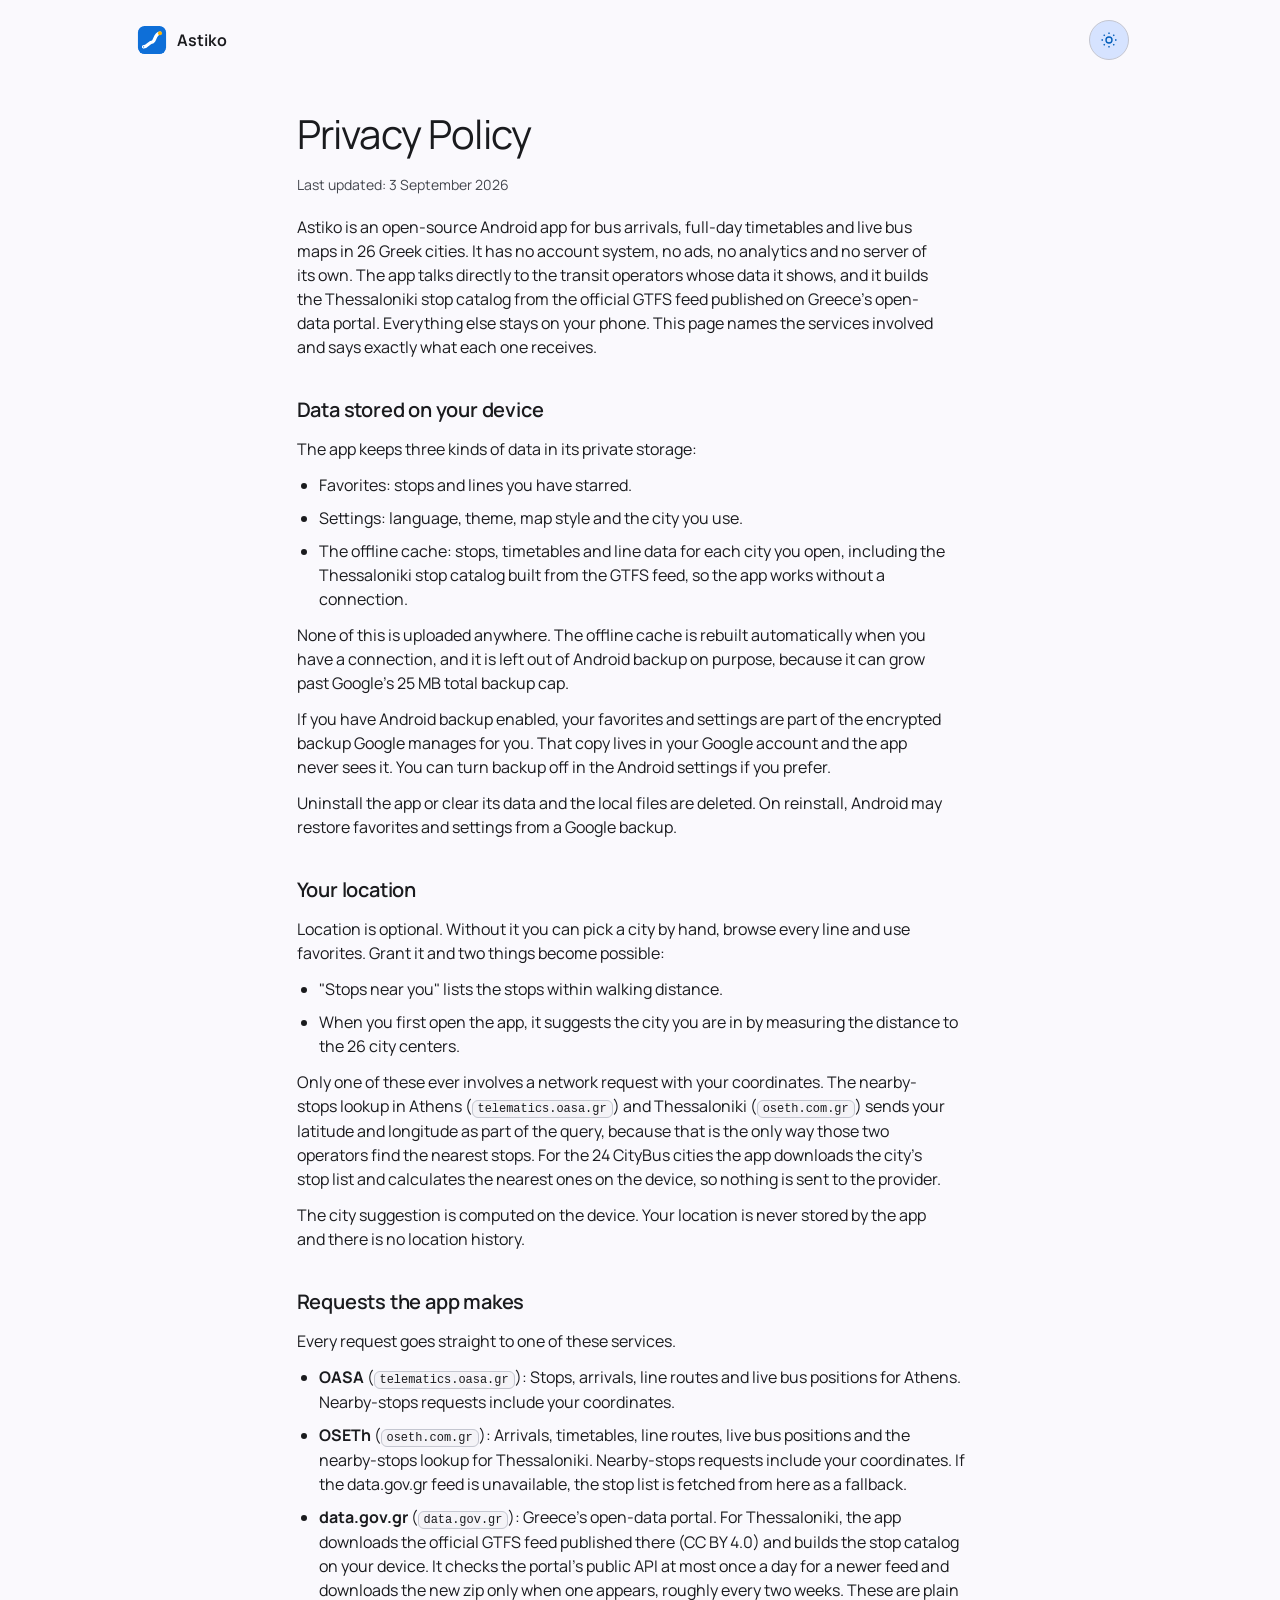
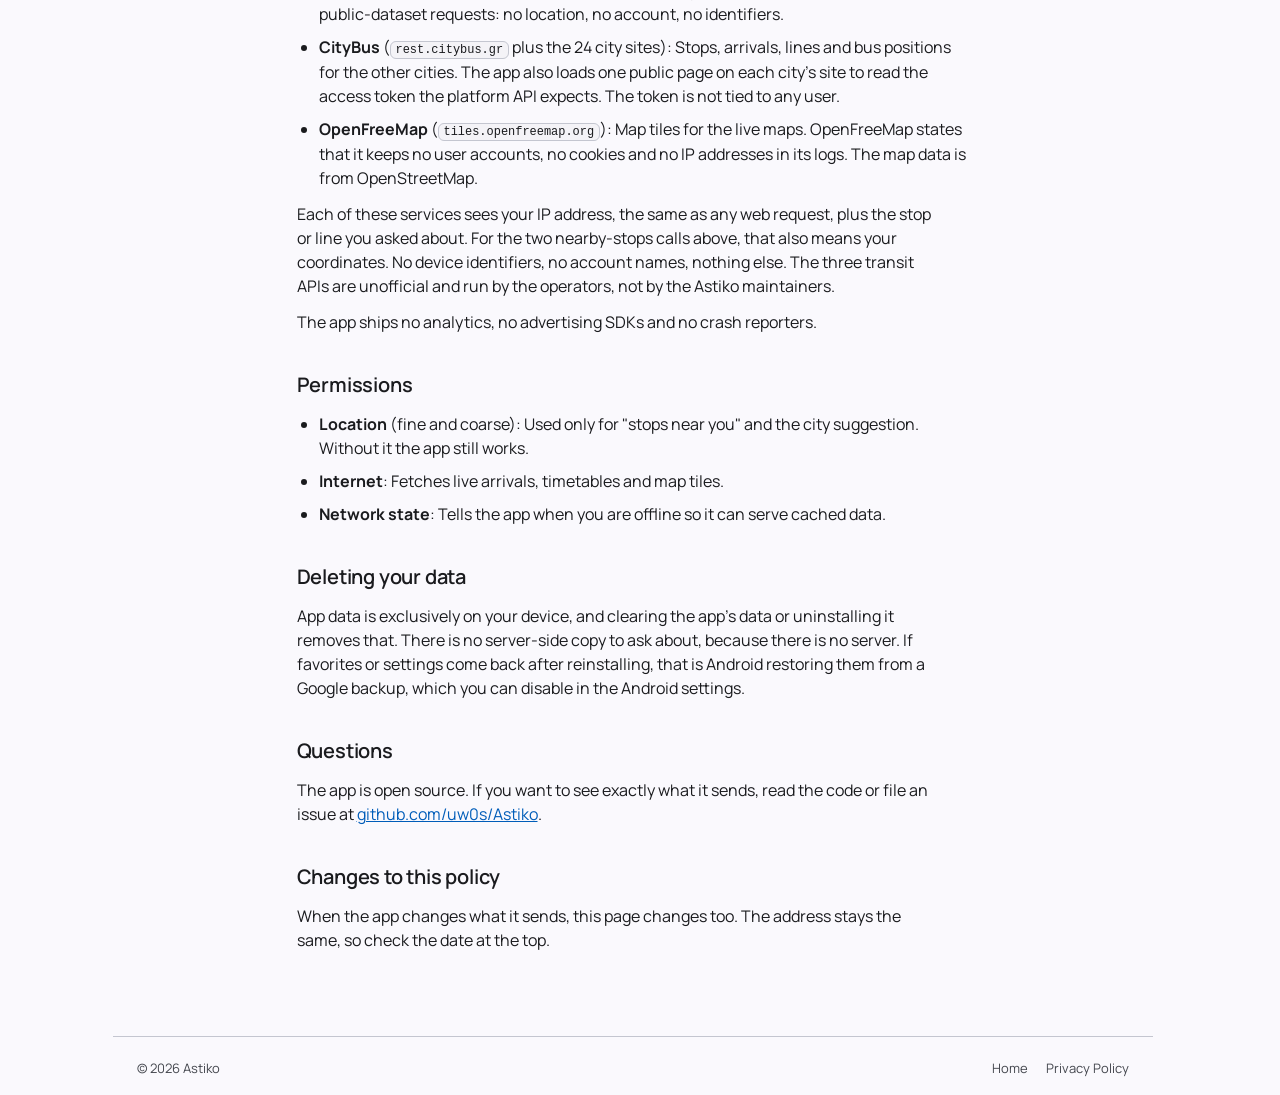
==== privacy.html @ 3c1ee4ff "Initial commit" ====
<!DOCTYPE html>
<html lang="en">
<head>
<meta charset="utf-8">
<meta name="viewport" content="width=device-width, initial-scale=1">
<meta name="color-scheme" content="light dark">
<meta name="theme-color" content="#0E6FD8">
<meta name="theme-color" media="(prefers-color-scheme: dark)" content="#121316">
<link rel="icon" type="image/svg+xml" href="assets/favicon.svg">
<link rel="icon" type="image/png" sizes="32x32" href="assets/favicon-32.png">
<link rel="icon" type="image/png" sizes="16x16" href="assets/favicon-16.png">
<link rel="apple-touch-icon" sizes="180x180" href="assets/apple-touch-icon.png">
<link rel="preconnect" href="https://fonts.googleapis.com">
<link rel="preconnect" href="https://fonts.gstatic.com" crossorigin>
<link href="https://fonts.googleapis.com/css2?family=Manrope:wght@200..800&amp;display=swap" rel="stylesheet">
<title>Privacy policy · Astiko</title>
<meta name="description" content="Astiko's privacy policy: no account system, no ads, no analytics and no server of its own. What stays on your device and what the app sends to operators.">
<link rel="canonical" href="https://astiko.app/privacy.html">
<meta property="og:type" content="website">
<meta property="og:site_name" content="Astiko">
<meta property="og:title" content="Privacy policy · Astiko">
<meta property="og:description" content="Astiko's privacy policy: no account system, no ads, no analytics and no server of its own. What stays on your device and what the app sends to operators.">
<meta property="og:url" content="https://astiko.app/privacy.html">
<meta property="og:image" content="https://astiko.app/assets/og-card.png">
<meta name="twitter:card" content="summary_large_image">
<script>
  try {
    const savedTheme = localStorage.getItem('astiko-theme');
    if (savedTheme === 'light' || savedTheme === 'dark') {
      document.documentElement.dataset.theme = savedTheme;
    }
  } catch (_) {}
</script>
<link rel="stylesheet" href="styles.css">
</head>
<body>
<div class="topbar">
  <a class="brand" href="index.html">
    <svg width="30" height="30" viewBox="0 0 512 512" aria-hidden="true">
      <rect x="16" y="16" width="480" height="480" rx="112" fill="#0E6FD8"/>
      <path d="M 112 372 C 190 372 200 292 256 292 C 312 292 296 150 392 140" fill="none" stroke="#FFFFFF" stroke-width="56" stroke-linecap="round"/>
      <circle cx="112" cy="372" r="26" fill="#FFFFFF"/>
      <circle cx="112" cy="372" r="11" fill="#0E6FD8"/>
      <circle cx="392" cy="140" r="34" fill="#FFB300"/>
    </svg>
    Astiko
  </a>
  <button class="theme-toggle" type="button" aria-label="Switch theme" aria-pressed="false" title="Switch theme">
    <svg viewBox="0 0 24 24" fill="none" stroke-width="1.8" aria-hidden="true">
      <circle cx="12" cy="12" r="4"></circle>
      <path d="M12 2v2M12 20v2M4.93 4.93l1.42 1.42M17.65 17.65l1.42 1.42M2 12h2M20 12h2M4.93 19.07l1.42-1.42M17.65 6.35l1.42-1.42"></path>
    </svg>
  </button>
</div>

<main class="privacy">
  <h1>Privacy Policy</h1>
  <p class="updated">Last updated: 3 September 2026</p>

  <p class="lead">Astiko is an open-source Android app for bus arrivals, full-day timetables and live bus maps in 26 Greek cities. It has no account system, no ads, no analytics and no server of its own. The app talks directly to the transit operators whose data it shows, and it builds the Thessaloniki stop catalog from the official GTFS feed published on Greece's open-data portal. Everything else stays on your phone. This page names the services involved and says exactly what each one receives.</p>

  <h2>Data stored on your device</h2>
  <p>The app keeps three kinds of data in its private storage:</p>
  <ul>
    <li>Favorites: stops and lines you have starred.</li>
    <li>Settings: language, theme, map style and the city you use.</li>
    <li>The offline cache: stops, timetables and line data for each city you open, including the Thessaloniki stop catalog built from the GTFS feed, so the app works without a connection.</li>
  </ul>
  <p>None of this is uploaded anywhere. The offline cache is rebuilt automatically when you have a connection, and it is left out of Android backup on purpose, because it can grow past Google's 25 MB total backup cap.</p>
  <p>If you have Android backup enabled, your favorites and settings are part of the encrypted backup Google manages for you. That copy lives in your Google account and the app never sees it. You can turn backup off in the Android settings if you prefer.</p>
  <p>Uninstall the app or clear its data and the local files are deleted. On reinstall, Android may restore favorites and settings from a Google backup.</p>

  <h2>Your location</h2>
  <p>Location is optional. Without it you can pick a city by hand, browse every line and use favorites. Grant it and two things become possible:</p>
  <ul>
    <li>"Stops near you" lists the stops within walking distance.</li>
    <li>When you first open the app, it suggests the city you are in by measuring the distance to the 26 city centers.</li>
  </ul>
  <p>Only one of these ever involves a network request with your coordinates. The nearby-stops lookup in Athens (<code>telematics.oasa.gr</code>) and Thessaloniki (<code>oseth.com.gr</code>) sends your latitude and longitude as part of the query, because that is the only way those two operators find the nearest stops. For the 24 CityBus cities the app downloads the city's stop list and calculates the nearest ones on the device, so nothing is sent to the provider.</p>
  <p>The city suggestion is computed on the device. Your location is never stored by the app and there is no location history.</p>

  <h2>Requests the app makes</h2>
  <p>Every request goes straight to one of these services.</p>
  <ul>
    <li><strong>OASA</strong> (<code>telematics.oasa.gr</code>): Stops, arrivals, line routes and live bus positions for Athens. Nearby-stops requests include your coordinates.</li>
    <li><strong>OSETh</strong> (<code>oseth.com.gr</code>): Arrivals, timetables, line routes, live bus positions and the nearby-stops lookup for Thessaloniki. Nearby-stops requests include your coordinates. If the data.gov.gr feed is unavailable, the stop list is fetched from here as a fallback.</li>
    <li><strong>data.gov.gr</strong> (<code>data.gov.gr</code>): Greece's open-data portal. For Thessaloniki, the app downloads the official GTFS feed published there (CC BY 4.0) and builds the stop catalog on your device. It checks the portal's public API at most once a day for a newer feed and downloads the new zip only when one appears, roughly every two weeks. These are plain public-dataset requests: no location, no account, no identifiers.</li>
    <li><strong>CityBus</strong> (<code>rest.citybus.gr</code> plus the 24 city sites): Stops, arrivals, lines and bus positions for the other cities. The app also loads one public page on each city's site to read the access token the platform API expects. The token is not tied to any user.</li>
    <li><strong>OpenFreeMap</strong> (<code>tiles.openfreemap.org</code>): Map tiles for the live maps. OpenFreeMap states that it keeps no user accounts, no cookies and no IP addresses in its logs. The map data is from OpenStreetMap.</li>
  </ul>
  <p>Each of these services sees your IP address, the same as any web request, plus the stop or line you asked about. For the two nearby-stops calls above, that also means your coordinates. No device identifiers, no account names, nothing else. The three transit APIs are unofficial and run by the operators, not by the Astiko maintainers.</p>
  <p>The app ships no analytics, no advertising SDKs and no crash reporters.</p>

  <h2>Permissions</h2>
  <ul>
    <li><strong>Location</strong> (fine and coarse): Used only for "stops near you" and the city suggestion. Without it the app still works.</li>
    <li><strong>Internet</strong>: Fetches live arrivals, timetables and map tiles.</li>
    <li><strong>Network state</strong>: Tells the app when you are offline so it can serve cached data.</li>
  </ul>

  <h2>Deleting your data</h2>
  <p>App data is exclusively on your device, and clearing the app's data or uninstalling it removes that. There is no server-side copy to ask about, because there is no server. If favorites or settings come back after reinstalling, that is Android restoring them from a Google backup, which you can disable in the Android settings.</p>

  <h2>Questions</h2>
  <p>The app is open source. If you want to see exactly what it sends, read the code or file an issue at <a href="https://github.com/uw0s/Astiko">github.com/uw0s/Astiko</a>.</p>

  <h2>Changes to this policy</h2>
  <p>When the app changes what it sends, this page changes too. The address stays the same, so check the date at the top.</p>
</main>

<footer class="footer">
  <span>© 2026 Astiko</span>
  <nav class="links" aria-label="Footer links">
    <a href="index.html">Home</a>
    <a href="privacy.html">Privacy Policy</a>
  </nav>
</footer>

<script src="script.js"></script>
</body>
</html>
---- styles.css ----
:root {
  --bg: #faf9fd;
  --bg-soft: #f4f3f7;
  --text: #1a1b1e;
  --text-soft: #44474e;
  --border: #c4c6d0;
  --card: #f4f3f7;
  --chip: #ffffff;
  --accent: #005db9;
  --accent-soft: #d6e3ff;
  --on-accent: #ffffff;
  --bezel: #1a1b1e;
}
:root[data-theme="dark"] {
  --bg: #121316;
  --bg-soft: #1a1b1e;
  --text: #e3e2e6;
  --text-soft: #c4c6d0;
  --border: #44474e;
  --card: #1a1b1e;
  --chip: #0d0e11;
  --accent: #aac7ff;
  --accent-soft: #00458d;
  --on-accent: #07111f;
}
@media (prefers-color-scheme: dark) {
  :root:not([data-theme]) {
    --bg: #121316;
    --bg-soft: #1a1b1e;
    --text: #e3e2e6;
    --text-soft: #c4c6d0;
    --border: #44474e;
    --card: #1a1b1e;
    --chip: #0d0e11;
    --accent: #aac7ff;
    --accent-soft: #00458d;
    --on-accent: #07111f;
  }
}

* { margin: 0; padding: 0; box-sizing: border-box; }
html { scroll-behavior: smooth; scrollbar-gutter: stable; }
::selection { background: var(--accent-soft); color: var(--text); }
body {
  font-family: "Manrope", -apple-system, BlinkMacSystemFont, "Segoe UI", Roboto, "Helvetica Neue", Arial, sans-serif;
  background: var(--bg);
  color: var(--text);
  line-height: 1.5;
  -webkit-font-smoothing: antialiased;
}

/* ---- top bar ---- */
.topbar {
  display: flex; align-items: center; justify-content: space-between;
  max-width: 1040px; margin: 0 auto; padding: 20px 24px;
}
.brand { display: flex; align-items: center; gap: 10px; font-weight: 650; font-size: 16px; text-decoration: none; color: inherit; }
.brand svg { border-radius: 9px; display: block; }
.theme-toggle {
  appearance: none; -webkit-appearance: none;
  background: var(--accent-soft); color: var(--accent);
  border: 1px solid var(--border); border-radius: 999px;
  width: 40px; height: 40px; cursor: pointer;
  display: grid; place-items: center;
  transition: background .15s, transform .15s, border-color .15s;
}
.theme-toggle svg { width: 18px; height: 18px; stroke: currentColor; }
.theme-toggle:hover { background: var(--border); transform: translateY(-1px); }
.theme-toggle:focus-visible,
.btn:focus-visible,
.service-card:focus-visible,
.footer a:focus-visible { outline: 3px solid var(--accent); outline-offset: 3px; }

/* ---- split hero ---- */
.hero {
  max-width: 1040px; margin: 0 auto; padding: 52px 24px 24px;
  display: grid; grid-template-columns: 1.05fr .95fr; gap: 48px;
  align-items: center;
}
.hero h1 {
  max-width: 520px; font-size: clamp(46px, 5vw, 56px); font-weight: 400;
  line-height: 1.06; letter-spacing: -.035em;
}
.hero p { color: var(--text-soft); max-width: 470px; margin: 18px 0 0; font-size: 16px; }

.stores { display: flex; gap: 10px; align-items: center; flex-wrap: wrap; margin-top: 28px; }
.btn {
  display: inline-flex; align-items: center; justify-content: center; gap: 9px;
  min-height: 50px; padding: 0 18px; border-radius: 15px; border: 1px solid var(--border);
  background: var(--card); color: var(--text);
  font-size: 14px; font-weight: 600; letter-spacing: .005em; text-decoration: none;
  white-space: nowrap;
  transition: transform .15s, box-shadow .15s, border-color .15s, background .15s;
}
.btn:hover { transform: translateY(-2px); box-shadow: 0 10px 24px rgba(15, 25, 40, .16); border-color: var(--accent); }
.btn.primary { order: 1; background: var(--accent); color: var(--on-accent); border-color: var(--accent); }
.btn.primary:hover { box-shadow: none; }
.btn.tertiary { order: 3; background: transparent; border-color: transparent; padding-inline: 10px; }
.btn.tertiary:hover { background: var(--card); }
.btn svg { display: block; }

.services-mini { margin-top: 24px; }
.services-mini .label {
  display: flex; align-items: baseline; justify-content: space-between; gap: 12px;
  font-size: 13px; font-weight: 650; color: var(--text-soft);
  margin-bottom: 10px; letter-spacing: .01em;
}
.service-cards {
  display: grid; grid-template-columns: repeat(3, minmax(0, 1fr)); gap: 8px;
}
.service-card {
  display: flex; align-items: center; gap: 8px; min-width: 0;
  background: var(--card); border: 1px solid var(--border); border-radius: 13px;
  padding: 8px 9px;
  text-decoration: none; color: inherit;
  transition: transform .15s, box-shadow .15s, border-color .15s, background .15s;
}
.service-card:hover {
  transform: translateY(-2px); box-shadow: 0 8px 18px rgba(15, 25, 40, .10); border-color: var(--accent);
}
.service-card .logo-chip { width: 34px; height: 34px; border-radius: 8px; }
.service-card .logo-chip img { max-width: 23px; max-height: 23px; }
/* OSETh's navy mark needs a cool, light surface in dark mode. */
:root[data-theme="dark"] .service-card.oseth .logo-chip {
  background: #e7edf8; border-color: #cbd7e8;
}
@media (prefers-color-scheme: dark) {
  :root:not([data-theme]) .service-card.oseth .logo-chip {
    background: #e7edf8; border-color: #cbd7e8;
  }
}
.service-card .name { overflow: hidden; font-size: 13px; font-weight: 650; text-overflow: ellipsis; white-space: nowrap; }

.hero-phones {
  display: grid; grid-template-columns: 1fr 1fr; gap: 14px;
  align-items: end; justify-items: center; max-width: 500px;
}
.hero-phones > div { width: 100%; max-width: 258px; }
.phone {
  appearance: none; -webkit-appearance: none; border: 0; color: inherit;
  width: 100%; border-radius: 30px; background: var(--bezel); padding: 6px;
  cursor: pointer; display: grid; touch-action: manipulation;
  transition: transform .15s;
}
.phone.tall { transform: translateY(-24px); }
@media (hover: hover) {
  .phone:hover { transform: translateY(-4px); }
  .phone.tall:hover { transform: translateY(-28px); }
}
.phone:focus-visible { outline: 3px solid var(--accent); outline-offset: 5px; }
.phone img {
  grid-area: 1 / 1; width: 100%; height: auto; display: block;
  border-radius: 24px; pointer-events: none; -webkit-user-drag: none;
  opacity: 0; transition: opacity .18s ease;
}
.phone img.shown { opacity: 1; }
/* Theme-aware screenshot pairs: only the active theme's images show.
   The media queries cover the no-saved-preference case; the [data-theme]
   rules win when the user has forced a theme via the toggle. */
.phone img[data-theme] { display: none; }
@media (prefers-color-scheme: light) { .phone img[data-theme="light"] { display: block; } }
@media (prefers-color-scheme: dark) { .phone img[data-theme="dark"] { display: block; } }
html[data-theme="light"] .phone img[data-theme="light"] { display: block; }
html[data-theme="dark"] .phone img[data-theme="dark"] { display: block; }
html[data-theme="light"] .phone img[data-theme="dark"] { display: none; }
html[data-theme="dark"] .phone img[data-theme="light"] { display: none; }
.phone-meta {
  display: flex; align-items: center; justify-content: space-between; gap: 8px;
  padding: 9px 3px 0; color: var(--text-soft); font-size: 12px;
}
.phone-label { color: var(--text); font-weight: 650; }
.phone-hint { font-size: 11px; opacity: .8; }

/* ---- logo chips ---- */
.logo-chip {
  width: 44px; height: 44px; flex: none; border-radius: 10px;
  background: var(--chip); border: 1px solid var(--border);
  display: grid; place-items: center;
}
.logo-chip img { max-width: 30px; max-height: 30px; object-fit: contain; }


@media (max-width: 820px) {
  .hero { grid-template-columns: 1fr; gap: 48px; text-align: center; padding-top: 42px; }
  .hero h1 { margin-inline: auto; font-size: clamp(42px, 11vw, 52px); }
  .desktop-break { display: none; }
  .hero p { margin: 16px auto 0; }
  .stores { justify-content: center; }
  .services-mini .label { max-width: 420px; margin-inline: auto; }
  .hero-phones { width: 100%; max-width: 440px; margin: 0 auto; }
  .phone.tall,
  .phone.tall:hover { transform: none; }
}
@media (max-width: 560px) {
  .topbar { padding: 16px 20px; }
  .hero { padding: 34px 20px 12px; gap: 42px; }
  .hero p { max-width: 350px; font-size: 15px; }
  .stores {
    display: grid; grid-template-columns: 1fr;
    width: 100%; max-width: 350px; margin-inline: auto;
  }
  .stores .btn { width: 100%; padding-inline: 12px; }
  .services-mini { margin-top: 22px; }
  .service-cards { gap: 7px; }
  .service-card { justify-content: center; gap: 6px; padding-inline: 6px; }
  .service-card .logo-chip { width: 31px; height: 31px; }
  .service-card .logo-chip img { max-width: 21px; max-height: 21px; }
  .service-card .name { font-size: 12px; }
  .phone-meta { padding-top: 8px; }
  .hero-phones { gap: 10px; }
  .hero-phones > div { max-width: 210px; }
  .phone { border-radius: 25px; padding: 5px; }
  .phone img { border-radius: 20px; }
}

/* ---- privacy page ---- */
.privacy {
  max-width: 720px; margin: 0 auto; padding: 24px 24px 8px;
}
.privacy h1 { font-size: clamp(30px, 4vw, 40px); font-weight: 400; letter-spacing: -.02em; }
.privacy .updated { margin-top: 10px; color: var(--text-soft); font-size: 14px; }
.privacy .lead { margin-top: 20px; }
.privacy h2 { margin: 36px 0 10px; font-size: 20px; font-weight: 600; letter-spacing: -.01em; }
.privacy p { margin: 12px 0; max-width: 65ch; }
.privacy ul { margin: 12px 0 12px 22px; display: grid; gap: 9px; }
.privacy code {
  background: var(--card); border: 1px solid var(--border); border-radius: 6px;
  padding: 1px 5px; font-size: .92em;
}
.privacy a { color: var(--accent); }

/* ---- footer ---- */
.footer {
  max-width: 1040px; margin: 64px auto 0; padding: 22px 24px;
  border-top: 1px solid var(--border);
  display: flex; justify-content: space-between; align-items: center; flex-wrap: wrap; gap: 12px;
  font-size: 13px; color: var(--text-soft);
}
.footer .links { display: flex; gap: 18px; }
.footer a { color: var(--text-soft); text-decoration: none; }
.footer a:hover { color: var(--accent); }
@media (max-width: 560px) {
  .footer { justify-content: center; text-align: center; padding-inline: 20px; }
  .footer .links { justify-content: center; flex-wrap: wrap; gap: 12px 18px; }
}

/* ---- small phones (<=360px) ---- */
@media (max-width: 360px) {
  .service-cards { gap: 6px; }
  .service-card { gap: 5px; padding-inline: 4px; }
  .service-card .logo-chip { width: 26px; height: 26px; border-radius: 7px; }
  .service-card .logo-chip img { max-width: 17px; max-height: 17px; }
  .service-card .name { font-size: 11px; }
  .phone-meta { flex-direction: column; align-items: center; gap: 2px; text-align: center; }
}
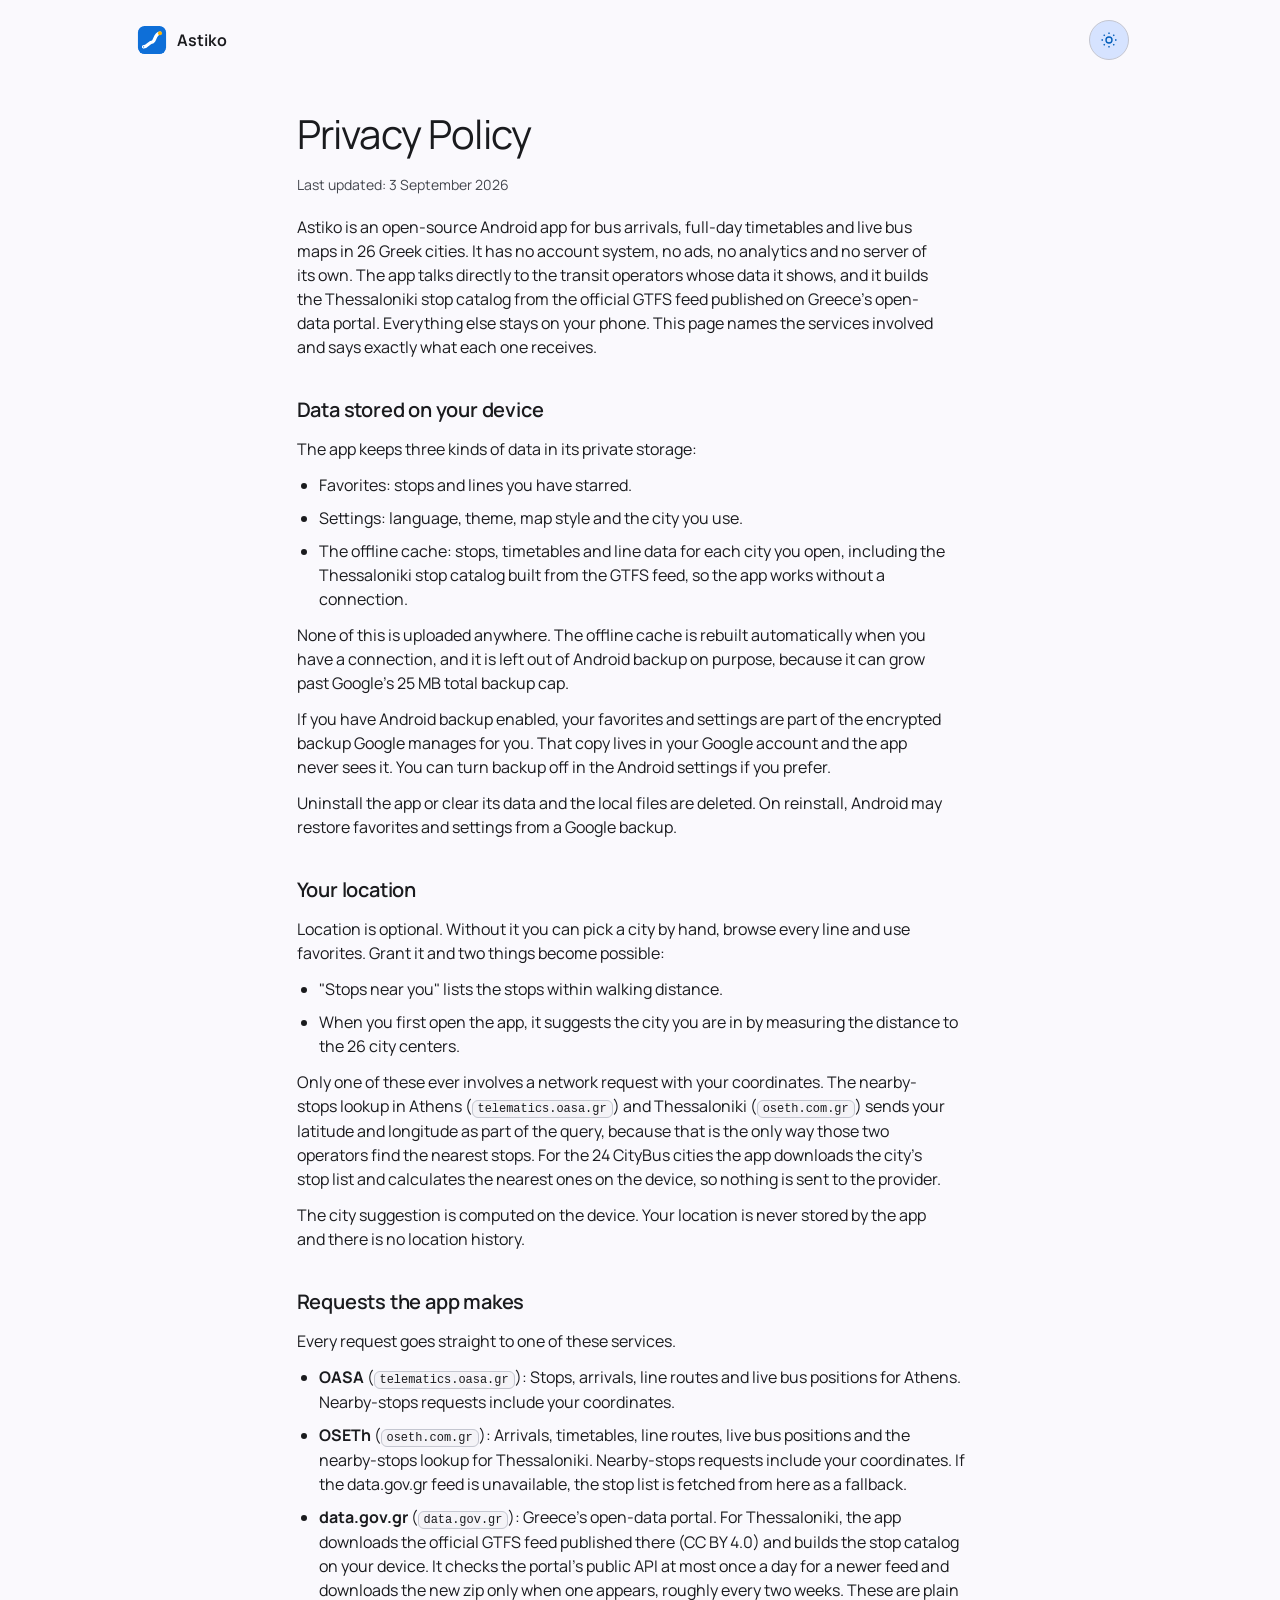
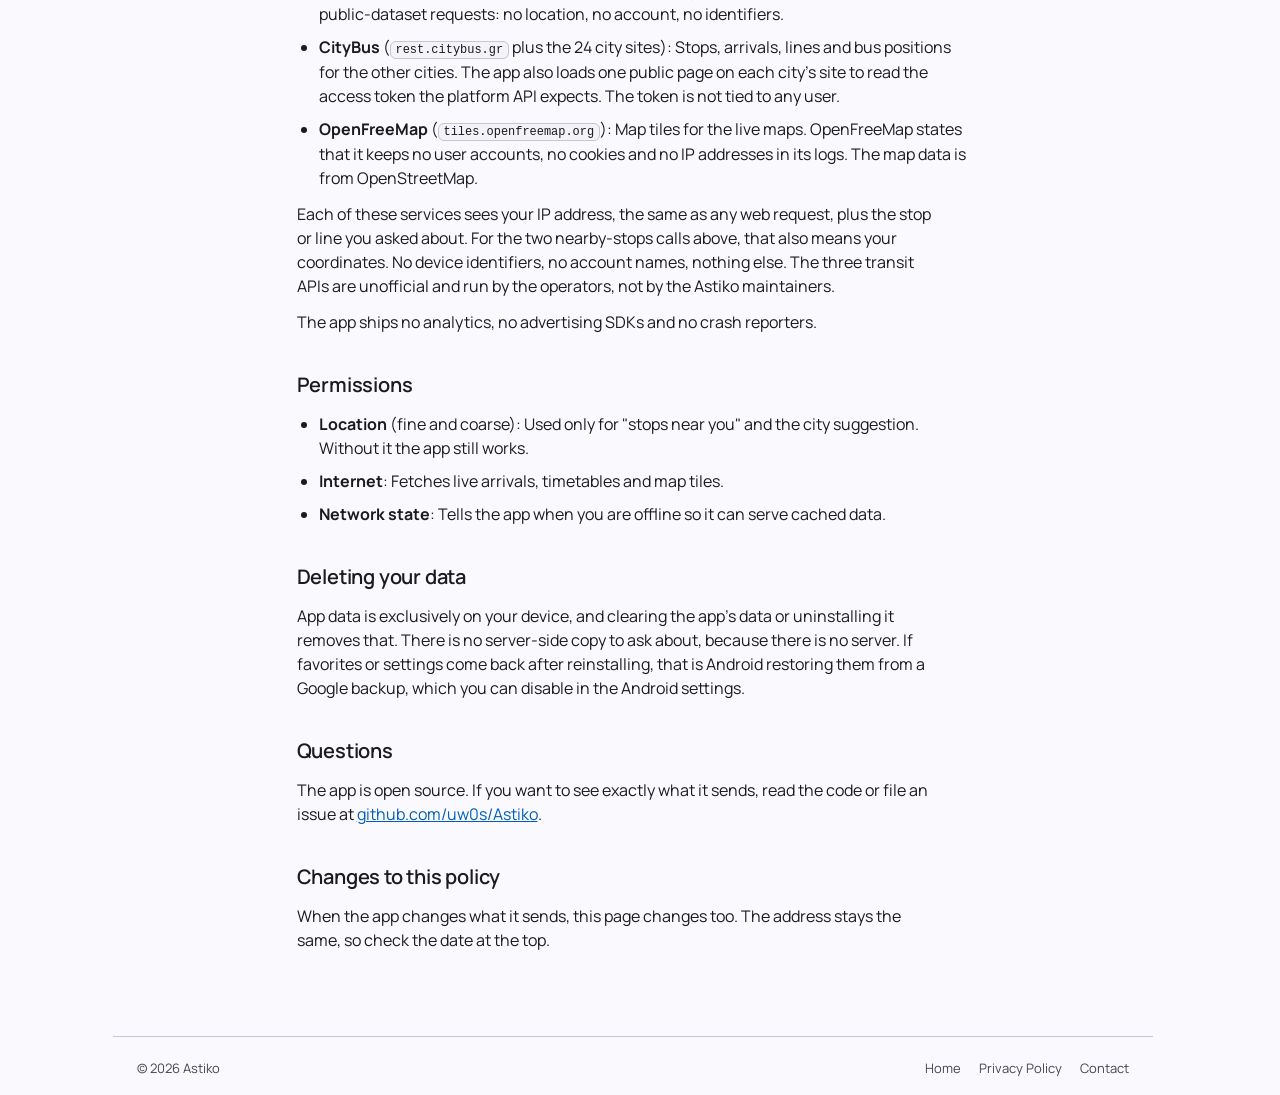
==== commit 7f8819ce: "feat(footer): contact link next to privacy policy" ====
--- a/privacy.html
+++ b/privacy.html
@@ -15,12 +15,12 @@
 <link href="https://fonts.googleapis.com/css2?family=Manrope:wght@200..800&amp;display=swap" rel="stylesheet">
 <title>Privacy policy · Astiko</title>
 <meta name="description" content="Astiko's privacy policy: no account system, no ads, no analytics and no server of its own. What stays on your device and what the app sends to operators.">
-<link rel="canonical" href="https://astiko.app/privacy.html">
+<link rel="canonical" href="https://astiko.app/privacy">
 <meta property="og:type" content="website">
 <meta property="og:site_name" content="Astiko">
 <meta property="og:title" content="Privacy policy · Astiko">
 <meta property="og:description" content="Astiko's privacy policy: no account system, no ads, no analytics and no server of its own. What stays on your device and what the app sends to operators.">
-<meta property="og:url" content="https://astiko.app/privacy.html">
+<meta property="og:url" content="https://astiko.app/privacy">
 <meta property="og:image" content="https://astiko.app/assets/og-card.png">
 <meta name="twitter:card" content="summary_large_image">
 <script>
@@ -35,7 +35,7 @@
 </head>
 <body>
 <div class="topbar">
-  <a class="brand" href="index.html">
+  <a class="brand" href="/">
     <svg width="30" height="30" viewBox="0 0 512 512" aria-hidden="true">
       <rect x="16" y="16" width="480" height="480" rx="112" fill="#0E6FD8"/>
       <path d="M 112 372 C 190 372 200 292 256 292 C 312 292 296 150 392 140" fill="none" stroke="#FFFFFF" stroke-width="56" stroke-linecap="round"/>
@@ -111,8 +111,9 @@
 <footer class="footer">
   <span>© 2026 Astiko</span>
   <nav class="links" aria-label="Footer links">
-    <a href="index.html">Home</a>
-    <a href="privacy.html">Privacy Policy</a>
+    <a href="/">Home</a>
+    <a href="/privacy">Privacy Policy</a>
+    <a href="mailto:contact@astiko.app">Contact</a>
   </nav>
 </footer>
 
